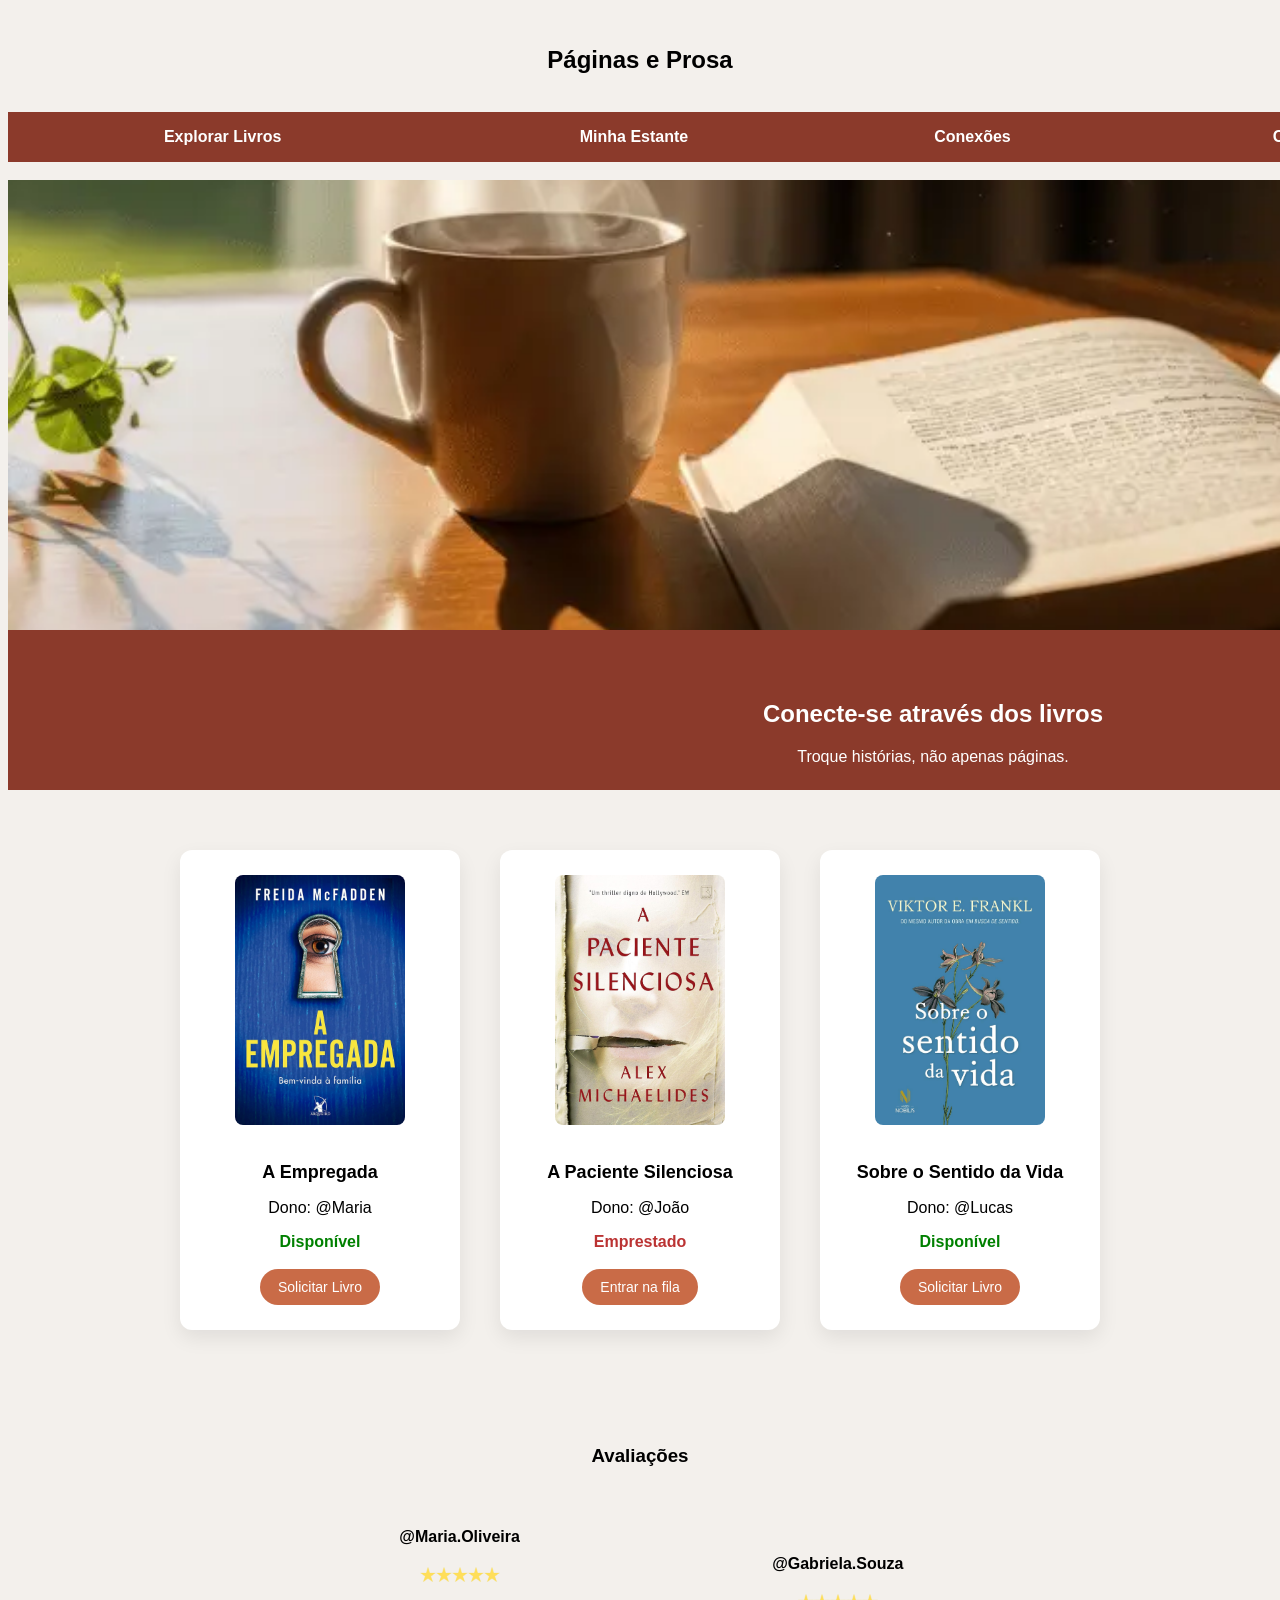
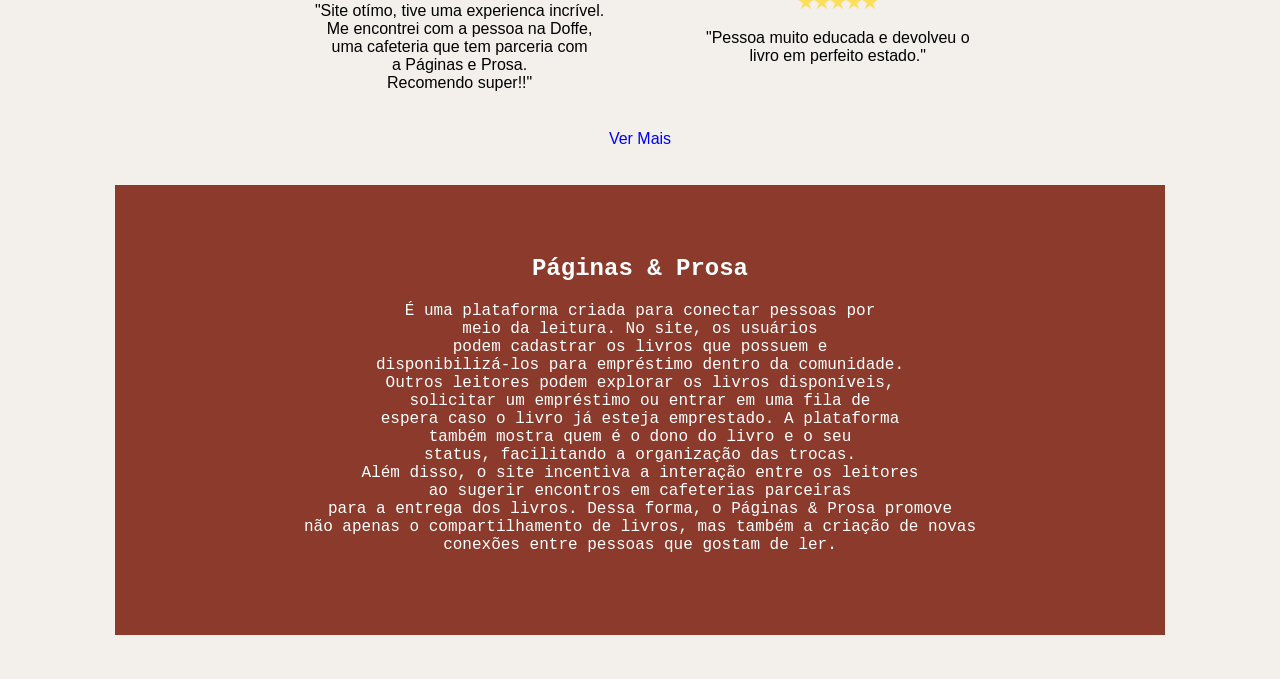
==== projeto/index.html @ a15632d2 "Criação inicial do site, já com algumas cores inseridas." ====
<!DOCTYPE html>
<html lang="pt-BR">

<head>
    <meta charset="UTF-8">
    <meta name="viewport" content="width=device-width, initial-scale=1.0">
    <title>Index</title>
    <link rel="stylesheet" href="Css/style.css">
    <script src="js/JavaScript.js"></script>
</head>


<body>
    <center>
        <br>
        <h2>Páginas e Prosa</h2>
        <br>
        <table class="primeira">
            <tr>
                <th><a href="index.html">Explorar Livros</a></th>
                <th>Minha Estante</th>
                <th>Conexões</th>
                <th><a href="cafes,parceiros.html">Cafés Parceiros</a></th>
                <th>Categorias</th>
            </tr>
        </table>
        <br>
        <div class="carrossel">
            <div class="slides">
                <img src="imagem/imagem.inicial.png" alt="">
                <img src="imagem/imagem.inicial2.jpg" alt="">
                <img src="imagem/imagem.inicial3.jpg" alt="">
            </div>
        </div>
        <section class="banner">
            <h2>Conecte-se através dos livros</h2>
            <p>Troque histórias, não apenas páginas.</p>
        </section>
        <section class="livros">
            <div class="livro-card">
                <img src="imagem/livro1.jpg" alt="A Empregada">
                <h3>A Empregada</h3>
                <p>Dono: @Maria</p>
                <p class="status disponivel">Disponível</p>
                <button class="btn">Solicitar Livro</button>
            </div>
            <div class="livro-card">
                <img src="imagem/livro2.jpg" alt="A Paciente Silenciosa">
                <h3>A Paciente Silenciosa</h3>
                <p>Dono: @João</p>
                <p class="status emprestado">Emprestado</p>
                <button class="btn">Entrar na fila</button>
            </div>
            <div class="livro-card">
                <img src="imagem/livro3.jpg" alt="Sobre o Sentido da Vida">
                <h3>Sobre o Sentido da Vida</h3>
                <p>Dono: @Lucas</p>
                <p class="status disponivel">Disponível</p>
                <button class="btn">Solicitar Livro</button>
            </div>
        </section>
        <br>
        <br>
        <h3>Avaliações</h3>
        <br>
        <table class="quarta">
            <tr>
                <td>
                    <h4>@Maria.Oliveira</h4>
                    <img src="imagem/estrelas.jp-removebg-preview.png" alt="Estrelas de avaliações." width="80px">
                    <p>"Site otímo, tive uma experienca incrível. <br>
                        Me encontrei com a pessoa na Doffe, <br>
                        uma cafeteria que tem parceria com <br>
                        a Páginas e Prosa. <br>
                        Recomendo super!!"</p>
                </td>
                <td>
                    <h4>@Gabriela.Souza</h4>
                    <img src="imagem/estrelas.jp-removebg-preview.png" alt="Estrelas de avaliações." width="80px">
                    <p>"Pessoa muito educada e devolveu o <br>
                        livro em perfeito estado."</p>
                </td>
            </tr>
        </table>
        <br>
        <div id="maisAvaliacoes" style="display: none;">
            <br>
            <table class="quarta">
                <tr>
                    <td>
                        <h4>@Carlos.Lima</h4>
                        <img src="imagem/estrelas.jp-removebg-preview.png" width="80px">
                        <p>"Livro chegou em perfeito estado.<br>
                            Experiência muito boa!"</p>
                    </td>

                    <td>
                        <h4>@Fernanda.Rocha</h4>
                        <img src="imagem/estrelas.jp-removebg-preview.png" width="80px">
                        <p>"Achei incrível poder trocar livros<br>
                            com pessoas da minha cidade."</p>
                    </td>
                </tr>
            </table>
        </div>
        <button class="vermais" onclick="mostrarAvaliacoes()">Ver Mais</button>
        <br>
        <br>
        <br>
        <section class="banner2">
            <h2>Páginas & Prosa</h2>
            <p>É uma plataforma criada para conectar pessoas por <br>
                meio da leitura. No site, os usuários <br>
                podem cadastrar os livros que possuem e <br>
                disponibilizá-los para empréstimo dentro da comunidade. <br>

                Outros leitores podem explorar os livros disponíveis, <br>
                solicitar um empréstimo ou entrar em uma fila de <br>
                espera caso o livro já esteja emprestado. A plataforma <br>
                também mostra quem é o dono do livro e o seu <br>
                status, facilitando a organização das trocas. <br>
                Além disso, o site incentiva a interação entre os leitores <br>
                ao sugerir encontros em cafeterias parceiras <br>
                para a entrega dos livros. Dessa forma, o Páginas & Prosa promove <br>
                não apenas o compartilhamento de livros, mas também a criação de novas <br>
                conexões entre pessoas que gostam de ler.</p>
        </section>
        <br>
        <br>
    </center>
</body>

</html>
---- projeto/Css/style.css ----
body {
    background-color: white;

}

a {
    text-decoration: none;
    color: white;
}

.banner {
    background: #8b3a2b;
    color: white;
    padding: 50px;
    width: 1750px;
    height: 60px;
}

.banner2 {
    background: #8b3a2b;
    color: white;
    padding: 50px;
    width: 950px;
    height: 350px;
    font-family: 'Courier New', Courier, monospace;
}

/* Carrossel*/
.carrossel {
    width: 1850px;
    height: 450px;
    overflow: hidden;
}

.slides {
    display: flex;
    width: 300%;
    animation: slide 5s infinite;
}

.slides img {
    width: 1850px;
    height: 450px;
    object-fit: cover;
}

@keyframes slide {

    0% {
        margin-left: 0;
    }

    33% {
        margin-left: 0;
    }

    40% {
        margin-left: -100%;
    }

    66% {
        margin-left: -100%;
    }

    73% {
        margin-left: -200%;
    }

    100% {
        margin-left: -200%;
    }

}

.primeira {
    background: #8b3a2b;
    color: white;
    width: 1850px;
    height: 50px;
}

.segunda {
    width: 50%;
    box-shadow: 0 15px 30px rgba(94, 54, 54, 0.08);
    border-radius: 25px;
}

body {
    background: #f3f0ec;
    font-family: Arial, sans-serif;
}

/* área dos livros */

.livros {
    display: flex;
    justify-content: center;
    gap: 40px;
    padding: 60px;
    flex-wrap: wrap;
}

/* card */

.livro-card {
    background: white;
    padding: 25px;
    width: 230px;
    text-align: center;
    border-radius: 12px;
    box-shadow: 0 8px 20px rgba(0, 0, 0, 0.08);
    transition: 0.3s;
}

/* efeito ao passar mouse */

.livro-card:hover {
    transform: translateY(-5px);
    box-shadow: 0 12px 25px rgba(0, 0, 0, 0.15);
}

/* imagem do livro */

.livro-card img {
    width: 170px;
    height: 250px;
    object-fit: cover;
    border-radius: 8px;
    margin-bottom: 15px;
}

/* título */

.livro-card h3 {
    font-size: 18px;
    margin-bottom: 10px;
}

/* status */

.status {
    margin: 8px 0;
    font-weight: bold;
}

.disponivel {
    color: green;
}

.emprestado {
    color: #b33;
}

/* botão */

.btn {
    background: #c96b47;
    border: none;
    padding: 10px 18px;
    border-radius: 20px;
    color: white;
    cursor: pointer;
    font-size: 14px;
    margin-top: 10px;
    transition: 0.3s;
}

.btn:hover {
    background: #b35835;
}

.produto-info {
    flex: 1;
}

/*Botão de comprar*/
.compra {
    border-radius: 10px;
    border: red;
    background-color: red;
    width: 100px;
    height: 25px;
}

/*Caixa de texto */
.caixa-texto {
    width: 100%;
    padding: 12px;
    border: 2px solid #8B4513;
    border-radius: 8px;
    box-sizing: border-box;
}

/*caixa colorida atrás dos icones*/
.terceira {
    width: 60%;
    text-align: center;
}

.vermais {
    color: blue;
    background: none;
    border: none;
    font-size: 16px;
    cursor: pointer;
}

.terceira td {
    padding: 20px;
}

.terceira img {
    background-color: rgb(238, 232, 232);
    padding: 25px;
    border-radius: 10px;
}

.terceira p {
    margin-top: 10px;
    font-weight: bold;
    color: #333;
}

.quarta {
    width: 60%;
    text-align: center;
}

/* Parte Do Café Parceiros*/

.titulo {
    background: #8b3a2b;
    color: white;
    padding: 30px;
    width: 1850px;
    text-align: center;
}

.Lugares {
    display: flex;
    justify-content: center;
    padding: 100px;
    height: 350px;
    width: 1000px;
    flex-wrap: wrap;

}

.lugares-card {
    background: white;
    width: 500px;
    /* um pouco maior que a imagem */
    height: 450px;
    text-align: center;
    border-radius: 12px;
    padding: 20px;
    /* espaço interno para a imagem respirar */
}
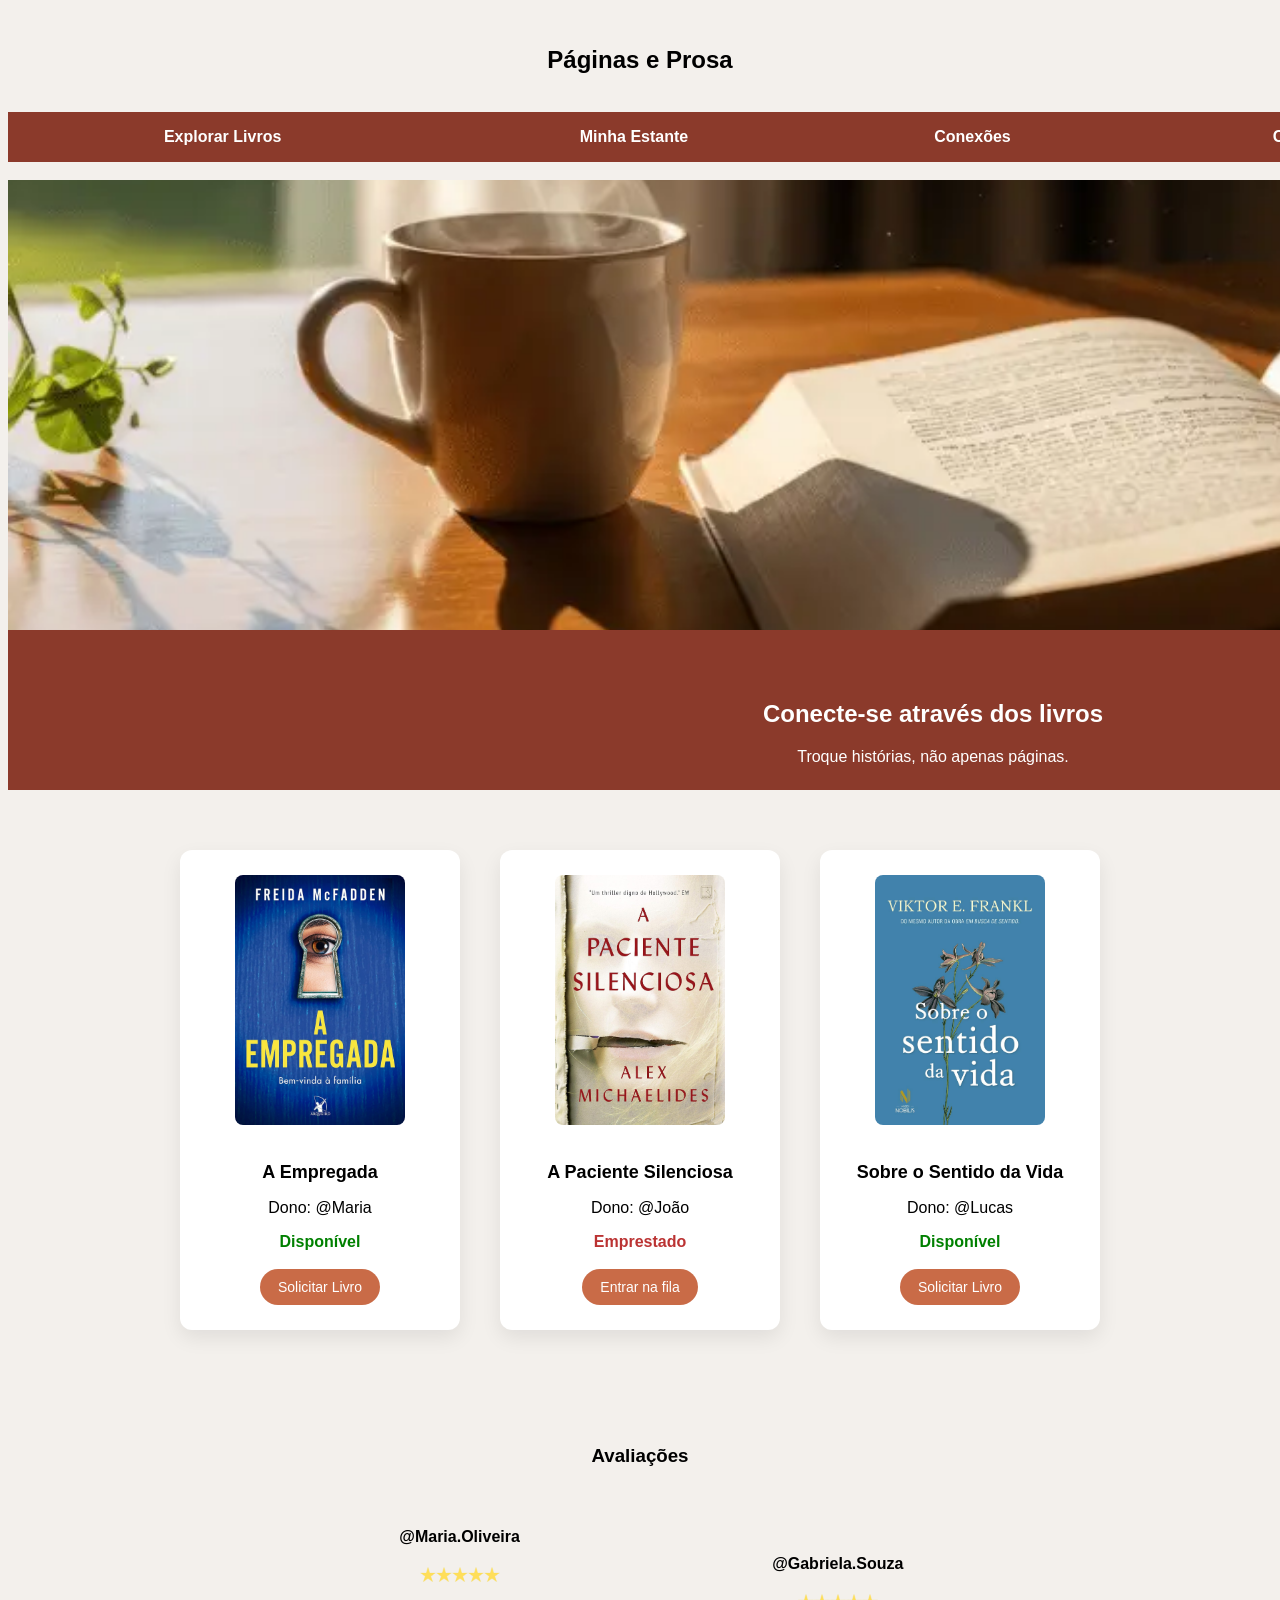
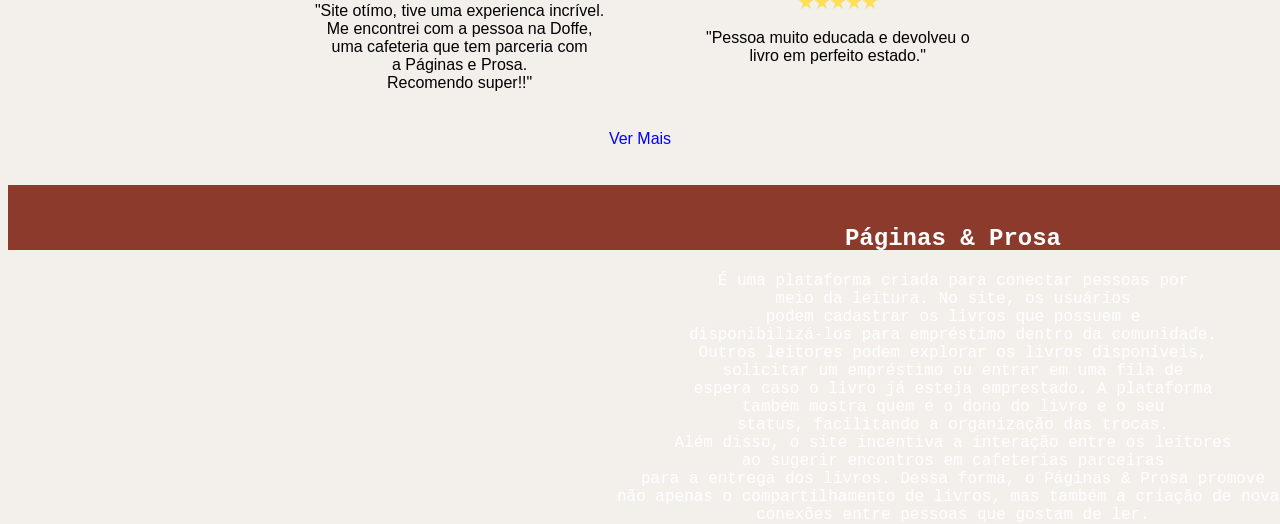
==== commit 9d045270: "Comecei a adicionar os livros na minha estante. Adição de livros, de uma nova pagina, mudanças no CS" ====
--- a/projeto/index.html
+++ b/projeto/index.html
@@ -18,7 +18,7 @@
         <table class="primeira">
             <tr>
                 <th><a href="index.html">Explorar Livros</a></th>
-                <th>Minha Estante</th>
+                <th><a href="minha,estante.html">Minha Estante</a></th>
                 <th>Conexões</th>
                 <th><a href="cafes,parceiros.html">Cafés Parceiros</a></th>
                 <th>Categorias</th>
@@ -27,9 +27,10 @@
         <br>
         <div class="carrossel">
             <div class="slides">
-                <img src="imagem/imagem.inicial.png" alt="">
-                <img src="imagem/imagem.inicial2.jpg" alt="">
-                <img src="imagem/imagem.inicial3.jpg" alt="">
+                <img src="imagem/imagem.inicial.png" alt="Foto de um café sobre uma mesa com uma xícara de café.">
+                <img src="imagem/imagem.inicial2.jpg"
+                    alt="Livro sobre uma mesa, com um oculos de grau em cima, com um croissant e uma xícara de leite ao lado.">
+                <img src="imagem/imagem.inicial3.jpg" alt="Uma pessoa entregando um livro para outra.">
             </div>
         </div>
         <section class="banner">
--- a/projeto/Css/style.css
+++ b/projeto/Css/style.css
@@ -19,10 +19,15 @@
 .banner2 {
     background: #8b3a2b;
     color: white;
-    padding: 50px;
-    width: 950px;
-    height: 350px;
+    padding: 20px;
+    width: 1850px;
+    height: 25px;
     font-family: 'Courier New', Courier, monospace;
+    text-align: center;
+}
+.top-bar2{
+    width: 30px;
+    height: 30px;
 }
 
 /* Carrossel*/
@@ -249,11 +254,24 @@
 .lugares-card {
     background: white;
     width: 500px;
-    /* um pouco maior que a imagem */
     height: 450px;
     text-align: center;
     border-radius: 12px;
     padding: 20px;
-    /* espaço interno para a imagem respirar */
-}
-
+}
+
+/*Minha Estante*/
+
+.livro{
+    height: 150px;
+    width: 95px;
+}
+
+.lugares-card2{
+    background: white;
+    width: 500px;
+    height: 250px;
+    text-align: center;
+    border-radius: 12px;
+    padding: 20px;
+}
